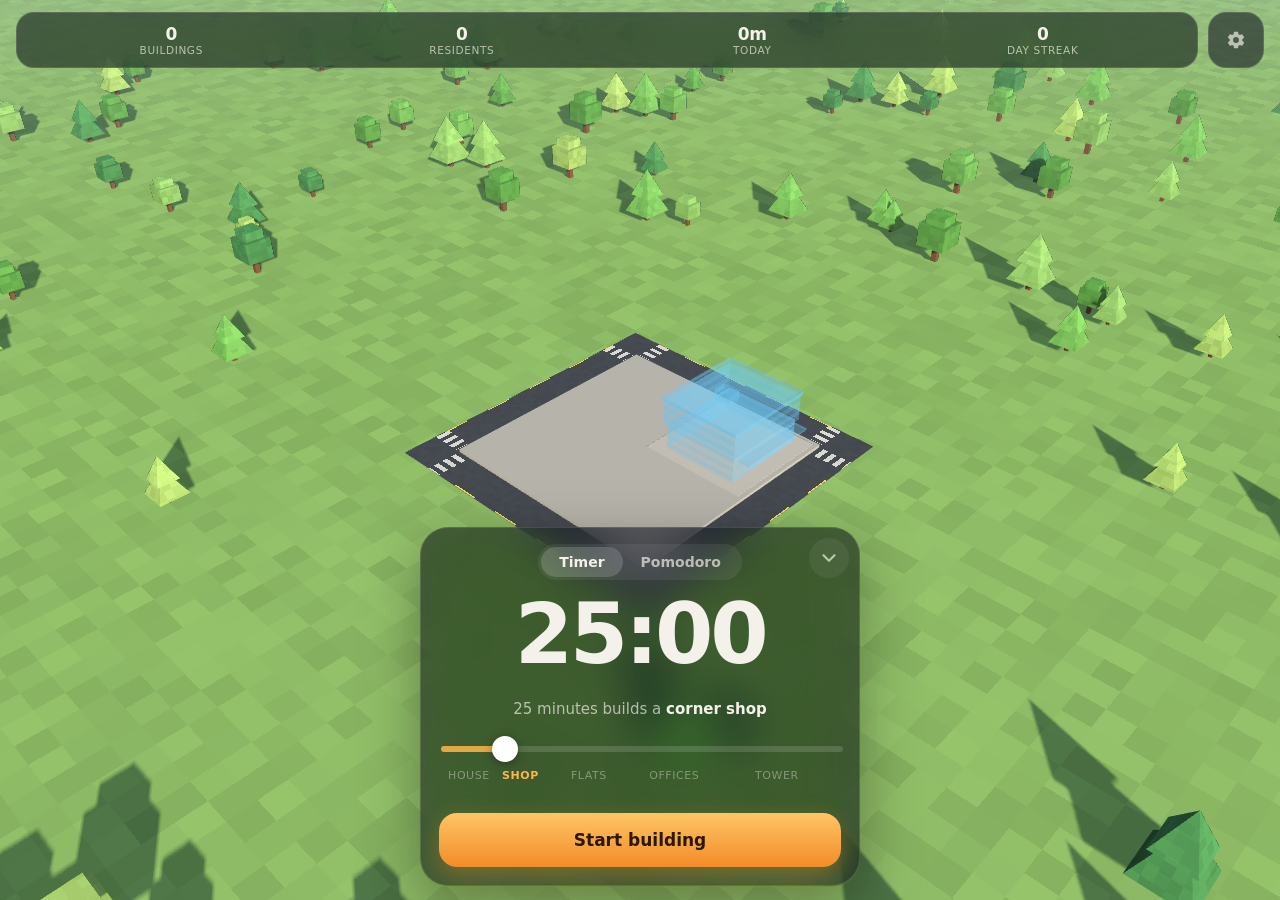
==== web/index.html @ f94bf0c1 "fix(web): measure how short iOS lays out an installed app Reaching past the layout by the status bar" ====
<!doctype html>
<html lang="en">
<head>
  <meta charset="utf-8">
  <meta name="viewport" content="width=device-width, initial-scale=1, viewport-fit=cover, user-scalable=no">
  <title>Ode City</title>
  <meta name="description" content="A focus timer that builds a city while you work.">
  <meta name="theme-color" content="#0f1424">
  <meta name="apple-mobile-web-app-capable" content="yes">
  <meta name="mobile-web-app-capable" content="yes">
  <meta name="apple-mobile-web-app-status-bar-style" content="black-translucent">
  <meta name="apple-mobile-web-app-title" content="Ode City">
  <link rel="manifest" href="manifest.webmanifest">
  <link rel="icon" href="icon.svg" type="image/svg+xml">
  <link rel="apple-touch-icon" href="apple-touch-icon.png">
  <link rel="stylesheet" href="style.css">
</head>
<body>
  <canvas id="scene" aria-label="Your city"></canvas>

  <header class="hud">
    <div class="stats" aria-live="polite">
      <div class="stat"><span class="value" id="stat-buildings">0</span><span class="label">buildings</span></div>
      <div class="stat"><span class="value" id="stat-population">0</span><span class="label">residents</span></div>
      <div class="stat"><span class="value" id="stat-today">0m</span><span class="label">today</span></div>
      <div class="stat"><span class="value" id="stat-streak">0</span><span class="label">day streak</span></div>
    </div>
    <button class="icon-button" id="open-settings" aria-label="Settings">
      <svg viewBox="0 0 24 24" width="20" height="20" aria-hidden="true"><path fill="currentColor" d="M12 15.5a3.5 3.5 0 1 1 0-7 3.5 3.5 0 0 1 0 7Zm7.43-2.53c.04-.32.07-.64.07-.97s-.03-.66-.07-1l2.11-1.63a.5.5 0 0 0 .12-.64l-2-3.46a.5.5 0 0 0-.61-.22l-2.49 1a7.3 7.3 0 0 0-1.69-.98l-.38-2.65A.49.49 0 0 0 14 2h-4a.49.49 0 0 0-.49.42l-.38 2.65c-.61.25-1.17.59-1.69.98l-2.49-1a.5.5 0 0 0-.61.22l-2 3.46a.49.49 0 0 0 .12.64L4.57 11c-.04.34-.07.67-.07 1s.03.65.07.97l-2.11 1.66a.49.49 0 0 0-.12.64l2 3.46c.12.22.39.3.61.22l2.49-1.01c.52.4 1.08.74 1.69.99l.38 2.65c.03.24.24.42.49.42h4c.25 0 .46-.18.49-.42l.38-2.65a7.3 7.3 0 0 0 1.69-.99l2.49 1.01c.22.08.49 0 .61-.22l2-3.46a.5.5 0 0 0-.12-.64l-2.11-1.66Z"/></svg>
    </button>
  </header>

  <main class="panel" id="panel">
    <button class="collapse" id="collapse" aria-label="Minimize the timer">
      <svg viewBox="0 0 24 24" width="22" height="22" aria-hidden="true"><path fill="none" stroke="currentColor" stroke-width="2.4" stroke-linecap="round" stroke-linejoin="round" d="m6 9 6 6 6-6"/></svg>
    </button>
    <div class="tabs" role="tablist">
      <button role="tab" class="tab" id="tab-timer" aria-selected="true">Timer</button>
      <button role="tab" class="tab" id="tab-pomodoro" aria-selected="false">Pomodoro</button>
    </div>

    <div class="clock" id="clock">25:00</div>
    <div class="progress" aria-hidden="true"><div class="bar" id="bar"></div></div>
    <p class="caption" id="caption">Builds a corner shop</p>

    <section class="controls" id="timer-controls">
      <input type="range" id="minutes" min="10" max="120" step="5" value="25" aria-label="Focus minutes">
      <div class="tiers" id="tiers" aria-hidden="true">
        <span style="--at: 4.5%">House</span>
        <span style="--at: 18.2%">Shop</span>
        <span style="--at: 36.4%">Flats</span>
        <span style="--at: 59.1%">Offices</span>
        <span style="--at: 86.4%">Tower</span>
      </div>
    </section>

    <section class="controls" id="pomodoro-controls" hidden>
      <div class="steppers">
        <div class="stepper" data-key="focus" data-min="5" data-max="120" data-step="5">
          <span class="label">Focus</span>
          <div class="row"><button aria-label="Less focus">−</button><span class="value">25</span><button aria-label="More focus">+</button></div>
        </div>
        <div class="stepper" data-key="short" data-min="1" data-max="30" data-step="1">
          <span class="label">Break</span>
          <div class="row"><button aria-label="Shorter break">−</button><span class="value">5</span><button aria-label="Longer break">+</button></div>
        </div>
        <div class="stepper" data-key="long" data-min="5" data-max="60" data-step="5">
          <span class="label">Long break</span>
          <div class="row"><button aria-label="Shorter long break">−</button><span class="value">15</span><button aria-label="Longer long break">+</button></div>
        </div>
        <div class="stepper" data-key="rounds" data-min="2" data-max="8" data-step="1">
          <span class="label">Rounds</span>
          <div class="row"><button aria-label="Fewer rounds">−</button><span class="value">4</span><button aria-label="More rounds">+</button></div>
        </div>
      </div>
    </section>

    <div class="rounds" id="rounds" aria-label="Pomodoro rounds" hidden></div>

    <div class="actions">
      <button class="primary" id="primary">Start building</button>
      <button class="secondary" id="secondary" hidden>Abandon</button>
    </div>
  </main>

  <!-- The timer, minimized: the clock and how far along, over the city. -->
  <button class="mini" id="mini" aria-label="Show the timer" aria-hidden="true" tabindex="-1">
    <svg class="ring" viewBox="0 0 36 36" aria-hidden="true">
      <circle cx="18" cy="18" r="15.5" class="track"/>
      <circle cx="18" cy="18" r="15.5" class="fill" id="mini-ring"/>
    </svg>
    <span class="mini-text">
      <span class="mini-clock" id="mini-clock">25:00</span>
      <span class="mini-label" id="mini-label">Ready to build</span>
    </span>
    <svg class="chevron" viewBox="0 0 24 24" width="18" height="18" aria-hidden="true"><path fill="none" stroke="currentColor" stroke-width="2.4" stroke-linecap="round" stroke-linejoin="round" d="m6 15 6-6 6 6"/></svg>
  </button>

  <aside class="inspect" id="inspect" aria-live="polite">
    <div class="inspect-head">
      <div>
        <h2 id="inspect-title"></h2>
        <p id="inspect-number"></p>
      </div>
      <button class="inspect-close" id="inspect-close" aria-label="Close">×</button>
    </div>
    <dl id="inspect-rows"></dl>
  </aside>

  <div class="toast" id="toast" role="status" aria-live="polite"></div>

  <dialog id="settings">
    <form method="dialog" class="sheet">
      <h2>Settings</h2>
      <label class="switch">
        <span>
          <strong>Strict mode</strong>
          <small>Leaving the app for more than 10 seconds during focus brings the construction down.</small>
        </span>
        <input type="checkbox" id="strict">
      </label>
      <label class="switch">
        <span><strong>Sound</strong><small>A chime when a session or break ends.</small></span>
        <input type="checkbox" id="sound">
      </label>
      <div class="field">
        <strong>Sky</strong>
        <div class="segmented" id="sky">
          <button type="button" data-sky="auto">Local time</button>
          <button type="button" data-sky="day">Day</button>
          <button type="button" data-sky="night">Night</button>
        </div>
      </div>
      <div class="field">
        <strong>Recent sessions</strong>
        <ol class="history" id="history"></ol>
      </div>
      <div class="sheet-actions">
        <button type="button" class="danger" id="new-city">Start a new city</button>
        <button class="primary">Done</button>
      </div>
      <a class="source" href="https://github.com/eduardodgdebem/ode-city" target="_blank" rel="noopener">
        <svg viewBox="0 0 16 16" aria-hidden="true"><path d="M8 0C3.58 0 0 3.58 0 8c0 3.54 2.29 6.53 5.47 7.59.4.07.55-.17.55-.38 0-.19-.01-.82-.01-1.49-2.01.37-2.53-.49-2.69-.94-.09-.23-.48-.94-.82-1.13-.28-.15-.68-.52-.01-.53.63-.01 1.08.58 1.23.82.72 1.21 1.87.87 2.33.66.07-.52.28-.87.51-1.07-1.78-.2-3.64-.89-3.64-3.95 0-.87.31-1.59.82-2.15-.08-.2-.36-1.02.08-2.12 0 0 .67-.21 2.2.82.64-.18 1.32-.27 2-.27.68 0 1.36.09 2 .27 1.53-1.04 2.2-.82 2.2-.82.44 1.1.16 1.92.08 2.12.51.56.82 1.27.82 2.15 0 3.07-1.87 3.75-3.65 3.95.29.25.54.73.54 1.48 0 1.07-.01 1.93-.01 2.2 0 .21.15.46.55.38A8.013 8.013 0 0016 8c0-4.42-3.58-8-8-8z"/></svg>
        Source on GitHub
      </a>
      <div class="about">
        <span id="version">Version —</span>
        <button type="button" id="update">Check for updates</button>
      </div>
      <p class="fine">Everything is stored on this device. Built with Ode, compiled to WebAssembly.</p>
      <p class="fine screen-info" id="screen-info"></p>
      <div class="safe-probe" id="safe-probe" aria-hidden="true"></div>
    </form>
  </dialog>

  <div class="loading" id="loading">Laying foundations…</div>

  <script type="module" src="app.js"></script>
</body>
</html>
---- web/style.css ----
:root {
  --ink: #f4f1ea;
  --ink-soft: rgba(244, 241, 234, 0.68);
  --ink-faint: rgba(244, 241, 234, 0.4);
  --glass: rgba(14, 18, 32, 0.58);
  --glass-strong: rgba(14, 18, 32, 0.82);
  --line: rgba(255, 255, 255, 0.12);
  --amber: #ffb547;
  --amber-deep: #f28c28;
  --ghost: #7fd8ff;
  --danger: #ff6b5e;
  --radius: 22px;
  --font: ui-rounded, "SF Pro Rounded", system-ui, -apple-system, "Segoe UI", sans-serif;
  color-scheme: dark;
}

* {
  box-sizing: border-box;
  -webkit-tap-highlight-color: transparent;
}

html,
body {
  margin: 0;
  height: 100%;
  overflow: hidden;
  background: #0f1424;
  color: var(--ink);
  font-family: var(--font);
  -webkit-font-smoothing: antialiased;
  overscroll-behavior: none;
  user-select: none;
  -webkit-user-select: none;
}

button {
  font: inherit;
  color: inherit;
  border: 0;
  background: none;
  cursor: pointer;
}

#scene {
  position: fixed;
  top: 0;
  left: 0;
  width: 100%;
  /* An app on the iOS home screen, under a translucent status bar, is laid
     out short of the screen's foot; reaching past it, by as much as
     app.js measures it short, covers what would be left bare. */
  height: calc(100% + var(--screen-gap, 0px));
  touch-action: none;
  display: block;
}

/* --- Heads-up stats ---------------------------------------------------- */

.hud {
  --hud-height: 56px;
  position: fixed;
  top: 0;
  left: 0;
  right: 0;
  display: flex;
  align-items: flex-start;
  gap: 10px;
  padding: calc(env(safe-area-inset-top) + 12px) 16px 0;
  pointer-events: none;
}

.stats {
  flex: 1;
  height: var(--hud-height);
  align-content: center;
  display: grid;
  grid-template-columns: repeat(4, minmax(0, 1fr));
  gap: 6px;
  padding: 10px 12px;
  border-radius: 18px;
  background: var(--glass);
  backdrop-filter: blur(18px) saturate(1.4);
  -webkit-backdrop-filter: blur(18px) saturate(1.4);
  border: 1px solid var(--line);
}

.stat {
  display: flex;
  flex-direction: column;
  align-items: center;
  min-width: 0;
}

.stat .value {
  font-size: 17px;
  font-weight: 700;
  font-variant-numeric: tabular-nums;
  letter-spacing: -0.01em;
}

.stat .label {
  font-size: 10.5px;
  color: var(--ink-soft);
  text-transform: uppercase;
  letter-spacing: 0.06em;
  white-space: nowrap;
}

.icon-button {
  pointer-events: auto;
  /* Square, and as tall as the stats beside it. */
  width: var(--hud-height);
  height: var(--hud-height);
  flex: none;
  display: grid;
  place-items: center;
  border-radius: 18px;
  background: var(--glass);
  backdrop-filter: blur(18px);
  -webkit-backdrop-filter: blur(18px);
  border: 1px solid var(--line);
  color: var(--ink-soft);
}

/* --- The timer panel ---------------------------------------------------- */

.panel {
  position: fixed;
  left: 50%;
  bottom: calc(env(safe-area-inset-bottom) + 14px);
  transform: translateX(-50%);
  width: min(440px, calc(100% - 24px));
  padding: 14px 18px 18px;
  border-radius: 28px;
  background: var(--glass);
  backdrop-filter: blur(22px) saturate(1.5);
  -webkit-backdrop-filter: blur(22px) saturate(1.5);
  border: 1px solid var(--line);
  box-shadow: 0 20px 60px rgba(0, 0, 0, 0.35);
  text-align: center;
  transition: transform 0.4s ease;
}

.tabs {
  display: inline-flex;
  margin-top: 2px;
  padding: 3px;
  border-radius: 999px;
  background: rgba(255, 255, 255, 0.07);
  margin-bottom: 4px;
}

.tab {
  padding: 7px 18px;
  border-radius: 999px;
  font-size: 14px;
  font-weight: 600;
  color: var(--ink-soft);
  transition: background 0.2s, color 0.2s;
}

.tab[aria-selected="true"] {
  background: rgba(255, 255, 255, 0.16);
  color: var(--ink);
}

.tab:disabled {
  opacity: 0.4;
}

.clock {
  font-size: clamp(64px, 20vw, 84px);
  font-weight: 700;
  font-variant-numeric: tabular-nums;
  letter-spacing: -0.04em;
  line-height: 1;
  margin: 8px 0 10px;
}

body.focus .clock {
  color: var(--amber);
  text-shadow: 0 0 30px rgba(255, 181, 71, 0.35);
}

body.break .clock {
  color: var(--ghost);
}

.progress {
  height: 4px;
  border-radius: 4px;
  background: rgba(255, 255, 255, 0.1);
  overflow: hidden;
  margin: 0 8px;
  opacity: 0;
  transition: opacity 0.3s;
}

body.focus .progress,
body.break .progress {
  opacity: 1;
}

.bar {
  height: 100%;
  width: 0;
  background: linear-gradient(90deg, var(--amber-deep), var(--amber));
  border-radius: inherit;
}

body.break .bar {
  background: linear-gradient(90deg, #4fb3e8, var(--ghost));
}

.caption {
  margin: 10px 0 12px;
  font-size: 15px;
  color: var(--ink-soft);
  min-height: 1.3em;
}

.caption strong {
  color: var(--ink);
  font-weight: 650;
}

.controls {
  margin: 0 0 14px;
}

body.focus .controls,
body.break .controls {
  display: none;
}

input[type="range"] {
  -webkit-appearance: none;
  appearance: none;
  width: 100%;
  height: 32px;
  background: transparent;
}

input[type="range"]::-webkit-slider-runnable-track {
  height: 6px;
  border-radius: 6px;
  background: linear-gradient(90deg, rgba(255, 181, 71, 0.85) var(--fill, 14%), rgba(255, 255, 255, 0.14) var(--fill, 14%));
}

input[type="range"]::-moz-range-track {
  height: 6px;
  border-radius: 6px;
  background: rgba(255, 255, 255, 0.14);
}

input[type="range"]::-moz-range-progress {
  height: 6px;
  border-radius: 6px;
  background: rgba(255, 181, 71, 0.85);
}

input[type="range"]::-webkit-slider-thumb {
  -webkit-appearance: none;
  width: 26px;
  height: 26px;
  margin-top: -10px;
  border-radius: 50%;
  background: #fff;
  box-shadow: 0 2px 10px rgba(0, 0, 0, 0.35);
}

input[type="range"]::-moz-range-thumb {
  width: 26px;
  height: 26px;
  border: 0;
  border-radius: 50%;
  background: #fff;
}

/* Each label sits over the minutes its tier takes, on the 10-120 slider. */
.tiers {
  position: relative;
  height: 16px;
  margin: 0 13px;
  font-size: 11px;
  color: var(--ink-faint);
  text-transform: uppercase;
  letter-spacing: 0.05em;
}

.tiers span {
  position: absolute;
  left: var(--at);
  transform: translateX(-50%);
  transition: color 0.2s;
}

.tiers span.on {
  color: var(--amber);
  font-weight: 700;
}

.steppers {
  display: grid;
  grid-template-columns: repeat(4, minmax(0, 1fr));
  gap: 8px;
}

.stepper {
  padding: 8px 4px;
  border-radius: 16px;
  background: rgba(255, 255, 255, 0.06);
}

.stepper .label {
  display: block;
  font-size: 10.5px;
  text-transform: uppercase;
  letter-spacing: 0.05em;
  color: var(--ink-soft);
  white-space: nowrap;
}

.stepper .row {
  display: flex;
  align-items: center;
  justify-content: space-between;
}

.stepper button {
  width: 28px;
  height: 32px;
  font-size: 20px;
  color: var(--ink-soft);
}

.stepper .value {
  font-size: 18px;
  font-weight: 700;
  font-variant-numeric: tabular-nums;
}

.rounds {
  display: flex;
  justify-content: center;
  gap: 8px;
  margin: 0 0 14px;
}

.rounds span {
  width: 10px;
  height: 10px;
  border-radius: 50%;
  background: rgba(255, 255, 255, 0.16);
}

.rounds span.done {
  background: var(--amber);
}

.rounds span.now {
  background: transparent;
  box-shadow: inset 0 0 0 2px var(--amber);
}

.actions {
  display: flex;
  gap: 10px;
}

.primary,
.secondary,
.danger {
  flex: 1;
  height: 54px;
  border-radius: 18px;
  font-size: 17px;
  font-weight: 700;
  transition: transform 0.12s, background 0.2s, opacity 0.2s;
}

.primary {
  background: linear-gradient(180deg, #ffc565, var(--amber-deep));
  color: #2a1800;
  box-shadow: 0 8px 24px rgba(242, 140, 40, 0.35);
}

.primary:active,
.secondary:active,
.danger:active {
  transform: scale(0.97);
}

.primary.quiet {
  background: rgba(255, 255, 255, 0.12);
  color: var(--ink);
  box-shadow: none;
}

.primary.warn {
  background: var(--danger);
  color: #2b0500;
  box-shadow: 0 8px 24px rgba(255, 107, 94, 0.35);
}

.primary:disabled {
  opacity: 0.4;
}

.secondary {
  flex: 0 0 auto;
  padding: 0 18px;
  background: rgba(255, 255, 255, 0.08);
  color: var(--ink-soft);
  font-weight: 600;
  font-size: 15px;
}

/* --- Minimized ---------------------------------------------------------- */

.collapse {
  position: absolute;
  top: 10px;
  right: 10px;
  width: 40px;
  height: 40px;
  display: grid;
  place-items: center;
  border-radius: 50%;
  color: var(--ink-soft);
  background: rgba(255, 255, 255, 0.06);
}

.panel {
  transition: transform 0.45s cubic-bezier(0.2, 0.8, 0.2, 1), opacity 0.3s;
}

body.compact .panel {
  transform: translate(-50%, calc(100% + 40px));
  opacity: 0;
  pointer-events: none;
}

.mini {
  position: fixed;
  left: 50%;
  bottom: calc(env(safe-area-inset-bottom) + 16px);
  display: flex;
  align-items: center;
  gap: 12px;
  padding: 8px 16px 8px 8px;
  border-radius: 999px;
  background: var(--glass);
  backdrop-filter: blur(22px) saturate(1.5);
  -webkit-backdrop-filter: blur(22px) saturate(1.5);
  border: 1px solid var(--line);
  box-shadow: 0 12px 40px rgba(0, 0, 0, 0.35);
  transform: translate(-50%, calc(100% + 40px));
  opacity: 0;
  pointer-events: none;
  transition: transform 0.45s cubic-bezier(0.2, 0.8, 0.2, 1), opacity 0.3s;
}

body.compact .mini {
  transform: translate(-50%, 0);
  opacity: 1;
  pointer-events: auto;
}

.mini .ring {
  width: 40px;
  height: 40px;
  transform: rotate(-90deg);
}

.mini .ring circle {
  fill: none;
  stroke-width: 3.5;
}

.mini .ring .track {
  stroke: rgba(255, 255, 255, 0.14);
}

.mini .ring .fill {
  stroke: var(--amber);
  stroke-linecap: round;
  stroke-dasharray: 97.4;
  stroke-dashoffset: 97.4;
  transition: stroke-dashoffset 0.25s linear;
}

body.break .mini .ring .fill {
  stroke: var(--ghost);
}

.mini-text {
  display: flex;
  flex-direction: column;
  align-items: flex-start;
  line-height: 1.15;
}

.mini-clock {
  font-size: 22px;
  font-weight: 700;
  font-variant-numeric: tabular-nums;
  letter-spacing: -0.02em;
}

body.focus .mini-clock {
  color: var(--amber);
}

body.break .mini-clock {
  color: var(--ghost);
}

.mini-label {
  font-size: 12.5px;
  color: var(--ink-soft);
  white-space: nowrap;
}

.mini .chevron {
  color: var(--ink-soft);
  margin-left: 4px;
}

/* --- Toast -------------------------------------------------------------- */

.toast {
  position: fixed;
  left: 50%;
  top: calc(env(safe-area-inset-top) + 90px);
  transform: translate(-50%, -12px);
  max-width: calc(100% - 32px);
  padding: 12px 18px;
  border-radius: 16px;
  background: var(--glass-strong);
  backdrop-filter: blur(18px);
  -webkit-backdrop-filter: blur(18px);
  border: 1px solid var(--line);
  font-size: 15px;
  text-align: center;
  opacity: 0;
  pointer-events: none;
  transition: opacity 0.3s, transform 0.3s;
}

.toast.show {
  opacity: 1;
  transform: translate(-50%, 0);
}

.toast strong {
  color: var(--amber);
}

/* --- A building, tapped ------------------------------------------------- */

.inspect {
  position: fixed;
  top: calc(env(safe-area-inset-top) + 76px);
  left: 16px;
  width: min(280px, calc(100% - 32px));
  padding: 14px 16px 12px;
  border-radius: 18px;
  background: var(--glass-strong);
  backdrop-filter: blur(18px) saturate(1.4);
  -webkit-backdrop-filter: blur(18px) saturate(1.4);
  border: 1px solid var(--line);
  box-shadow: 0 14px 40px rgba(0, 0, 0, 0.3);
  opacity: 0;
  transform: translateY(-8px);
  pointer-events: none;
  transition: opacity 0.25s, transform 0.25s;
}

.inspect.show {
  opacity: 1;
  transform: none;
  pointer-events: auto;
}

.inspect-head {
  display: flex;
  align-items: flex-start;
  justify-content: space-between;
  gap: 8px;
}

.inspect h2 {
  margin: 0;
  font-size: 18px;
  color: var(--amber);
}

.inspect-head p {
  margin: 2px 0 0;
  font-size: 12px;
  color: var(--ink-faint);
}

.inspect-close {
  width: 28px;
  height: 28px;
  flex: none;
  border-radius: 50%;
  border: 0;
  background: rgba(255, 255, 255, 0.08);
  color: var(--ink-soft);
  font-size: 18px;
  line-height: 1;
}

.inspect dl {
  display: grid;
  grid-template-columns: auto 1fr;
  gap: 6px 14px;
  margin: 12px 0 0;
  font-size: 14px;
}

.inspect dt {
  color: var(--ink-soft);
}

.inspect dd {
  margin: 0;
  text-align: right;
  font-variant-numeric: tabular-nums;
}

/* --- Settings ----------------------------------------------------------- */

dialog {
  padding: 0;
  border: 0;
  background: transparent;
  color: var(--ink);
  width: min(460px, calc(100% - 24px));
  max-height: calc(100% - env(safe-area-inset-top) - env(safe-area-inset-bottom) - 24px);
  margin: auto auto calc(env(safe-area-inset-bottom) + 12px);
}

dialog::backdrop {
  background: rgba(5, 8, 18, 0.5);
  backdrop-filter: blur(4px);
  -webkit-backdrop-filter: blur(4px);
}

.sheet {
  padding: 22px 20px 18px;
  border-radius: 28px;
  background: rgba(20, 24, 40, 0.94);
  border: 1px solid var(--line);
  max-height: calc(100dvh - env(safe-area-inset-top) - env(safe-area-inset-bottom) - 24px);
  overflow-y: auto;
  user-select: text;
}

.sheet h2 {
  margin: 0 0 14px;
  font-size: 22px;
}

.switch {
  display: flex;
  align-items: center;
  justify-content: space-between;
  gap: 16px;
  padding: 12px 0;
  border-bottom: 1px solid var(--line);
}

.switch small,
.fine {
  display: block;
  color: var(--ink-soft);
  font-size: 13px;
  margin-top: 2px;
  line-height: 1.35;
}

.switch input {
  -webkit-appearance: none;
  appearance: none;
  flex: none;
  width: 50px;
  height: 30px;
  border-radius: 30px;
  background: rgba(255, 255, 255, 0.18);
  position: relative;
  transition: background 0.2s;
}

.switch input::after {
  content: "";
  position: absolute;
  top: 3px;
  left: 3px;
  width: 24px;
  height: 24px;
  border-radius: 50%;
  background: #fff;
  transition: transform 0.2s;
}

.switch input:checked {
  background: var(--amber-deep);
}

.switch input:checked::after {
  transform: translateX(20px);
}

.field {
  padding: 12px 0;
  border-bottom: 1px solid var(--line);
}

.segmented {
  display: flex;
  margin-top: 8px;
  padding: 3px;
  border-radius: 12px;
  background: rgba(255, 255, 255, 0.07);
}

.segmented button {
  flex: 1;
  padding: 8px 0;
  border-radius: 9px;
  font-size: 14px;
  color: var(--ink-soft);
}

.segmented button.on {
  background: rgba(255, 255, 255, 0.16);
  color: var(--ink);
}

.history {
  list-style: none;
  margin: 8px 0 0;
  padding: 0;
  font-size: 14px;
  max-height: 180px;
  overflow-y: auto;
}

.history li {
  display: flex;
  justify-content: space-between;
  padding: 6px 0;
  color: var(--ink-soft);
}

.history li .what {
  color: var(--ink);
}

.history li.ruin .what {
  color: var(--danger);
}

.history .empty {
  color: var(--ink-faint);
}

.source {
  display: flex;
  align-items: center;
  justify-content: center;
  gap: 8px;
  margin-top: 12px;
  padding: 12px;
  border-radius: 14px;
  background: rgba(255, 255, 255, 0.06);
  color: var(--ink);
  font-size: 15px;
  font-weight: 600;
  text-decoration: none;
}

.source svg {
  width: 18px;
  height: 18px;
  fill: currentColor;
}

.about {
  display: flex;
  align-items: center;
  justify-content: space-between;
  gap: 12px;
  margin-top: 12px;
  padding: 6px 6px 6px 14px;
  border-radius: 14px;
  background: rgba(255, 255, 255, 0.06);
  font-size: 15px;
}

.about button {
  padding: 8px 14px;
  border-radius: 10px;
  background: rgba(255, 255, 255, 0.1);
  font-size: 14px;
  font-weight: 600;
}

.about button:disabled {
  opacity: 0.6;
}

.fine.screen-info {
  margin-top: 4px;
  font-size: 11px;
  color: var(--ink-faint);
}

/* Measures the safe area, for the line above. */
.safe-probe {
  position: fixed;
  visibility: hidden;
  padding-top: env(safe-area-inset-top);
  padding-bottom: env(safe-area-inset-bottom);
}

.sheet-actions {
  display: flex;
  gap: 10px;
  margin-top: 16px;
}

.danger {
  background: rgba(255, 107, 94, 0.14);
  color: var(--danger);
  font-size: 15px;
}

.fine {
  margin-top: 14px;
  text-align: center;
}

.loading {
  position: fixed;
  inset: 0;
  display: grid;
  place-items: center;
  background: #0f1424;
  color: var(--ink-soft);
  font-size: 16px;
  transition: opacity 0.6s;
}

.loading.gone {
  opacity: 0;
  pointer-events: none;
}

@media (max-height: 640px) {
  .clock {
    font-size: 56px;
    margin: 4px 0 6px;
  }
  .caption {
    margin: 6px 0 8px;
  }
}

@media (prefers-reduced-motion: reduce) {
  * {
    transition: none !important;
  }
}
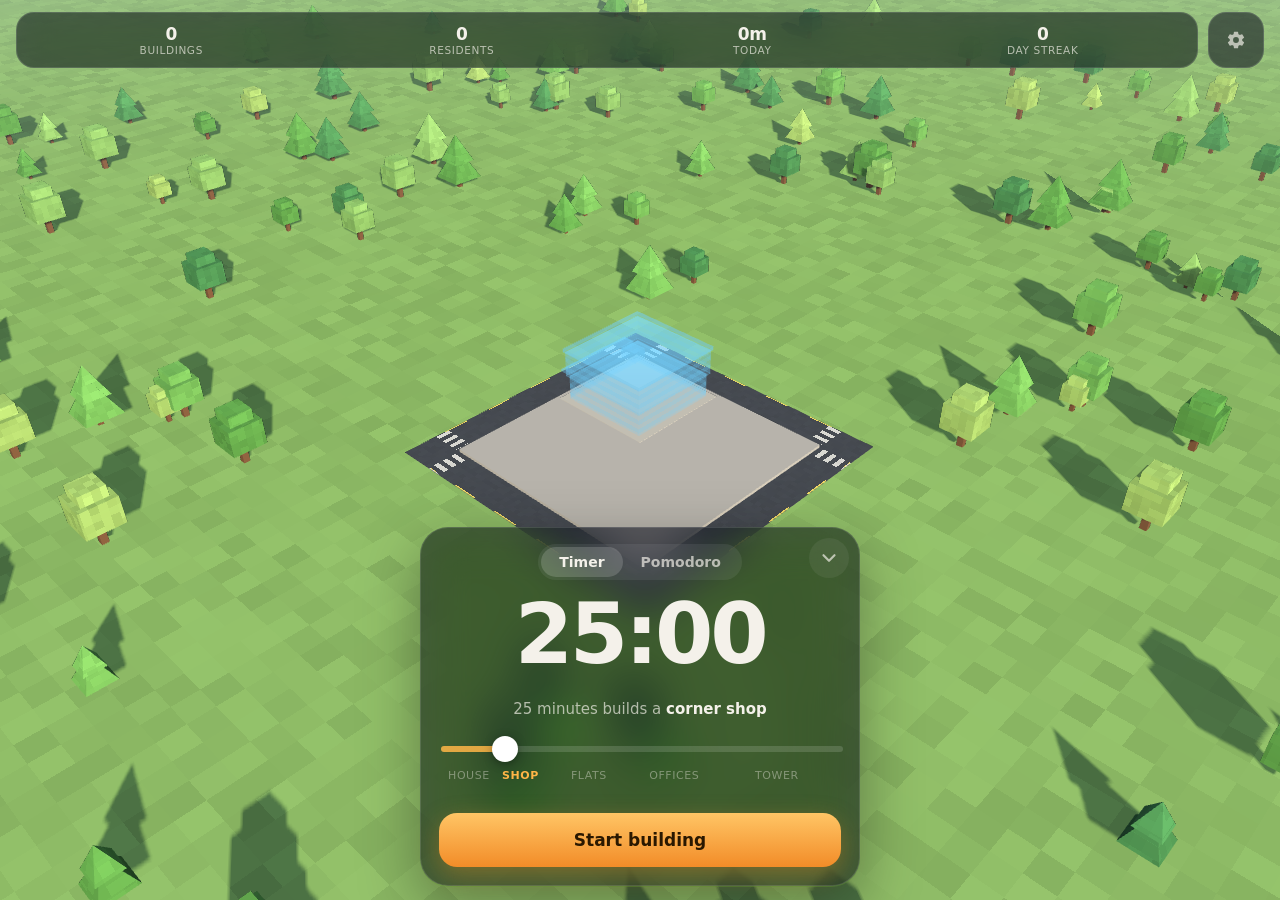
==== commit 387c9dff: "feat(web): show the version and add a manual update button Settings shows the version of the cache s" ====
--- a/web/index.html
+++ b/web/index.html
@@ -148,8 +148,6 @@
         <button type="button" id="update">Check for updates</button>
       </div>
       <p class="fine">Everything is stored on this device. Built with Ode, compiled to WebAssembly.</p>
-      <p class="fine screen-info" id="screen-info"></p>
-      <div class="safe-probe" id="safe-probe" aria-hidden="true"></div>
     </form>
   </dialog>
 
--- a/web/style.css
+++ b/web/style.css
@@ -47,9 +47,9 @@
   left: 0;
   width: 100%;
   /* An app on the iOS home screen, under a translucent status bar, is laid
-     out short of the screen's foot; reaching past it, by as much as
-     app.js measures it short, covers what would be left bare. */
-  height: calc(100% + var(--screen-gap, 0px));
+     out a status bar short of the screen's foot; reaching past it covers
+     what would be left bare. */
+  height: calc(100% + env(safe-area-inset-top));
   touch-action: none;
   display: block;
 }
@@ -814,20 +814,6 @@
   opacity: 0.6;
 }
 
-.fine.screen-info {
-  margin-top: 4px;
-  font-size: 11px;
-  color: var(--ink-faint);
-}
-
-/* Measures the safe area, for the line above. */
-.safe-probe {
-  position: fixed;
-  visibility: hidden;
-  padding-top: env(safe-area-inset-top);
-  padding-bottom: env(safe-area-inset-bottom);
-}
-
 .sheet-actions {
   display: flex;
   gap: 10px;
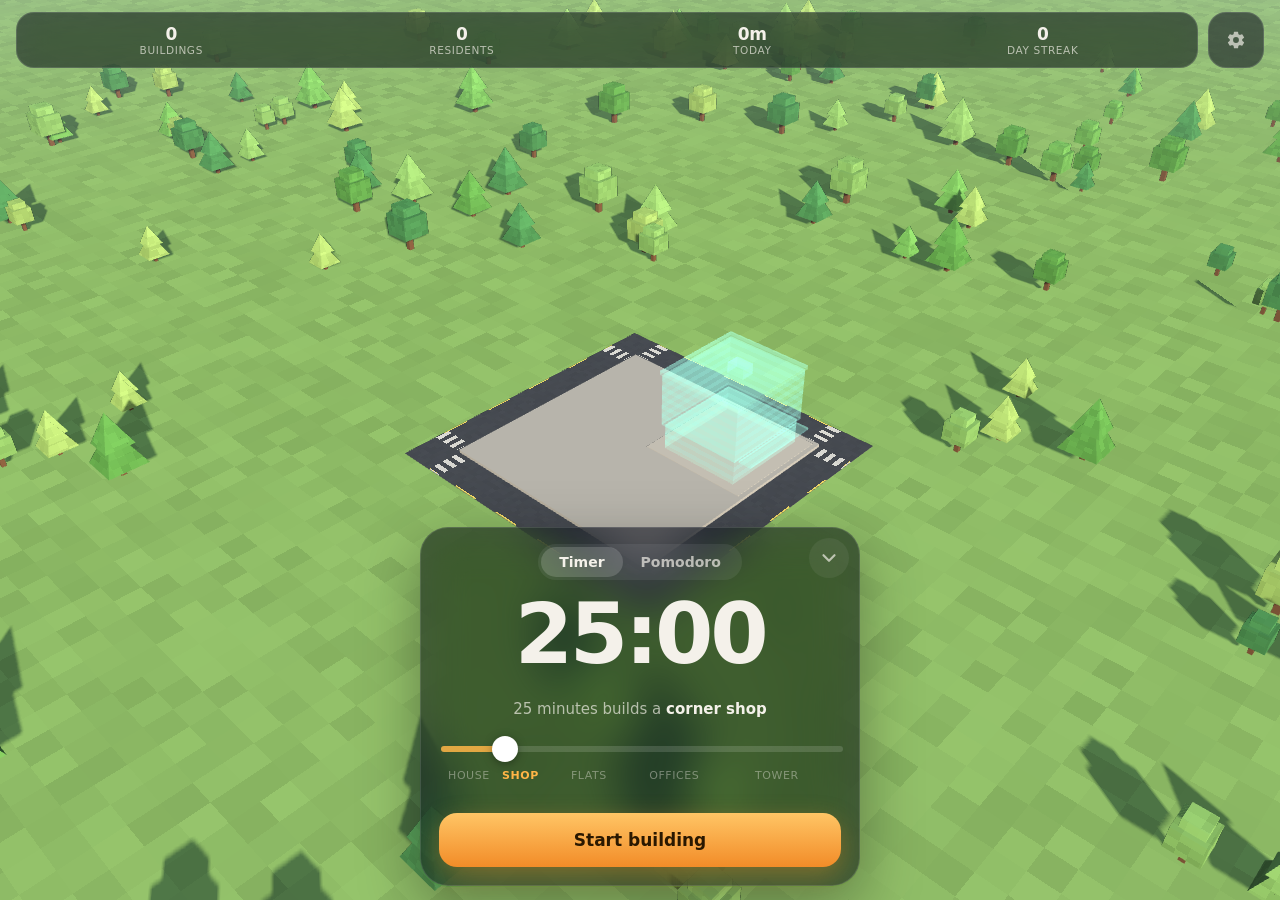
==== commit a221c2e2: "feat(web): add a close button to Settings The same round × the building card has, which now shares i" ====
--- a/web/index.html
+++ b/web/index.html
@@ -102,7 +102,7 @@
         <h2 id="inspect-title"></h2>
         <p id="inspect-number"></p>
       </div>
-      <button class="inspect-close" id="inspect-close" aria-label="Close">×</button>
+      <button class="close" id="inspect-close" aria-label="Close">×</button>
     </div>
     <dl id="inspect-rows"></dl>
   </aside>
@@ -111,7 +111,10 @@
 
   <dialog id="settings">
     <form method="dialog" class="sheet">
-      <h2>Settings</h2>
+      <div class="sheet-head">
+        <h2>Settings</h2>
+        <button class="close" value="close" aria-label="Close settings">×</button>
+      </div>
       <label class="switch">
         <span>
           <strong>Strict mode</strong>
@@ -148,6 +151,8 @@
         <button type="button" id="update">Check for updates</button>
       </div>
       <p class="fine">Everything is stored on this device. Built with Ode, compiled to WebAssembly.</p>
+      <p class="fine screen-info" id="screen-info"></p>
+      <div class="safe-probe" id="safe-probe" aria-hidden="true"></div>
     </form>
   </dialog>
 
--- a/web/style.css
+++ b/web/style.css
@@ -47,9 +47,9 @@
   left: 0;
   width: 100%;
   /* An app on the iOS home screen, under a translucent status bar, is laid
-     out a status bar short of the screen's foot; reaching past it covers
-     what would be left bare. */
-  height: calc(100% + env(safe-area-inset-top));
+     out short of the screen's foot; reaching past it, by as much as
+     app.js measures it short, covers what would be left bare. */
+  height: calc(100% + var(--screen-gap, 0px));
   touch-action: none;
   display: block;
 }
@@ -602,7 +602,7 @@
   color: var(--ink-faint);
 }
 
-.inspect-close {
+.close {
   width: 28px;
   height: 28px;
   flex: none;
@@ -660,8 +660,21 @@
   user-select: text;
 }
 
+.sheet-head {
+  display: flex;
+  align-items: center;
+  justify-content: space-between;
+  margin: 0 0 14px;
+}
+
+.sheet-head .close {
+  width: 32px;
+  height: 32px;
+  font-size: 20px;
+}
+
 .sheet h2 {
-  margin: 0 0 14px;
+  margin: 0;
   font-size: 22px;
 }
 
@@ -814,6 +827,20 @@
   opacity: 0.6;
 }
 
+.fine.screen-info {
+  margin-top: 4px;
+  font-size: 11px;
+  color: var(--ink-faint);
+}
+
+/* Measures the safe area, for the line above. */
+.safe-probe {
+  position: fixed;
+  visibility: hidden;
+  padding-top: env(safe-area-inset-top);
+  padding-bottom: env(safe-area-inset-bottom);
+}
+
 .sheet-actions {
   display: flex;
   gap: 10px;
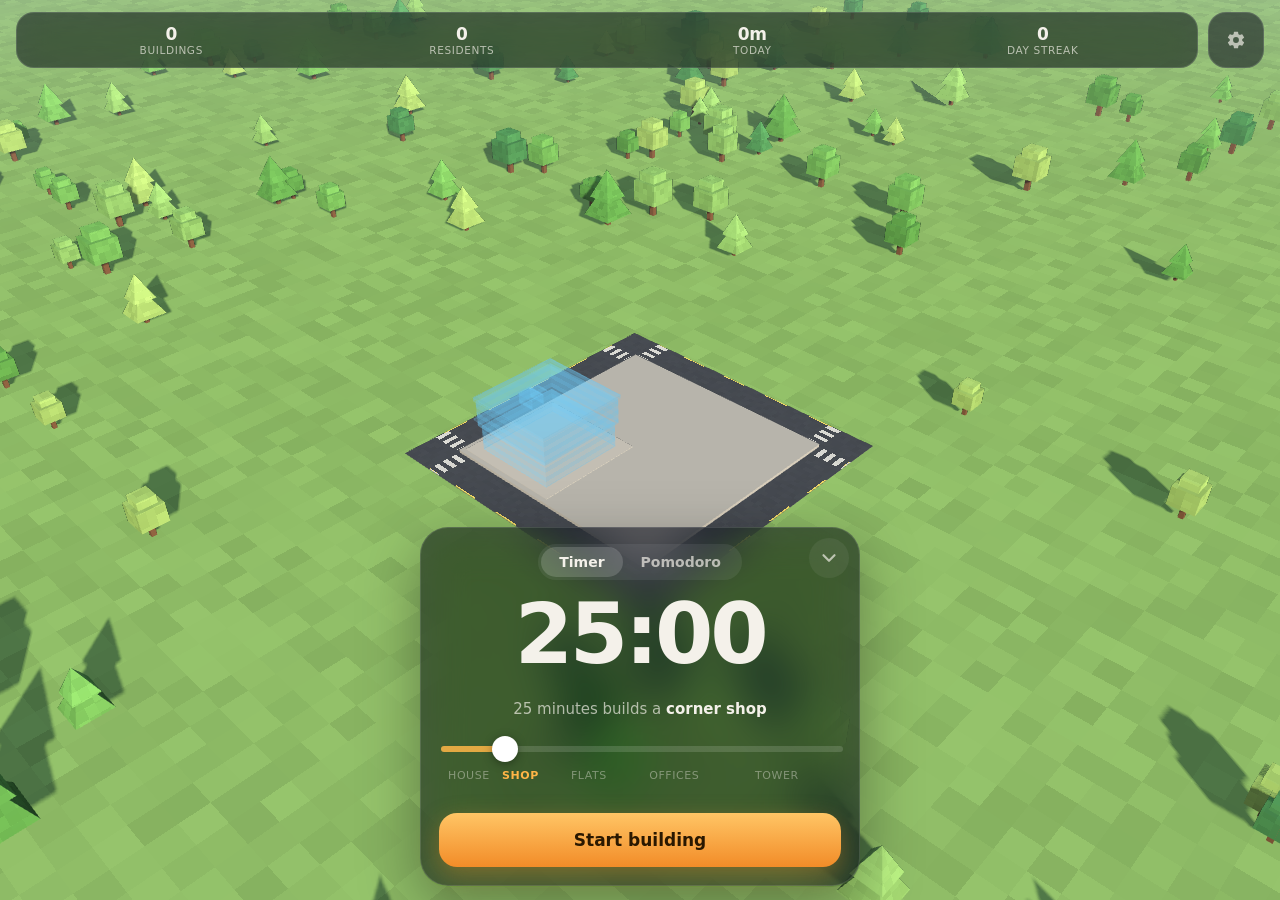
==== commit 9ddbd025: "feat(web): redesign Settings as a sheet that slides up and away Settings is a grouped sheet now: a c" ====
--- a/web/index.html
+++ b/web/index.html
@@ -109,47 +109,72 @@
 
   <div class="toast" id="toast" role="status" aria-live="polite"></div>
 
-  <dialog id="settings">
+  <dialog id="settings" aria-labelledby="settings-title">
     <form method="dialog" class="sheet">
-      <div class="sheet-head">
-        <h2>Settings</h2>
+      <div class="grabber" aria-hidden="true"></div>
+      <header class="sheet-head">
+        <h2 id="settings-title">Settings</h2>
         <button class="close" value="close" aria-label="Close settings">×</button>
+      </header>
+
+      <section class="city-card" aria-label="Your city">
+        <div><span class="value" id="total-focus">0h</span><span class="label">focused</span></div>
+        <div><span class="value" id="total-sessions">0</span><span class="label">sessions</span></div>
+        <div><span class="value" id="total-parks">0</span><span class="label">parks</span></div>
+        <div><span class="value" id="total-ruins">0</span><span class="label">ruins</span></div>
+      </section>
+
+      <h3 class="group-title">Focus</h3>
+      <div class="group">
+        <label class="row">
+          <span class="icon strict" aria-hidden="true">
+            <svg viewBox="0 0 24 24"><path d="M7 10V7a5 5 0 0110 0v3h1a2 2 0 012 2v8a2 2 0 01-2 2H6a2 2 0 01-2-2v-8a2 2 0 012-2h1zm2 0h6V7a3 3 0 00-6 0v3z"/></svg>
+          </span>
+          <span class="text">
+            <strong>Strict mode</strong>
+            <small>Leaving for 10 seconds during focus brings the construction down.</small>
+          </span>
+          <input type="checkbox" class="toggle" id="strict">
+        </label>
+        <label class="row">
+          <span class="icon sound" aria-hidden="true">
+            <svg viewBox="0 0 24 24"><path d="M12 22a2.5 2.5 0 002.45-2h-4.9A2.5 2.5 0 0012 22zm7-6V11a7 7 0 00-5.5-6.84V3.5a1.5 1.5 0 00-3 0v.66A7 7 0 005 11v5l-2 2v1h18v-1l-2-2z"/></svg>
+          </span>
+          <span class="text">
+            <strong>Sound</strong>
+            <small>A chime when a session or break ends.</small>
+          </span>
+          <input type="checkbox" class="toggle" id="sound">
+        </label>
       </div>
-      <label class="switch">
-        <span>
-          <strong>Strict mode</strong>
-          <small>Leaving the app for more than 10 seconds during focus brings the construction down.</small>
-        </span>
-        <input type="checkbox" id="strict">
-      </label>
-      <label class="switch">
-        <span><strong>Sound</strong><small>A chime when a session or break ends.</small></span>
-        <input type="checkbox" id="sound">
-      </label>
-      <div class="field">
-        <strong>Sky</strong>
-        <div class="segmented" id="sky">
-          <button type="button" data-sky="auto">Local time</button>
-          <button type="button" data-sky="day">Day</button>
-          <button type="button" data-sky="night">Night</button>
+
+      <h3 class="group-title">Sky</h3>
+      <div class="segmented" id="sky" role="radiogroup" aria-label="Sky">
+        <button type="button" data-sky="auto">Live</button>
+        <button type="button" data-sky="dawn">Dawn</button>
+        <button type="button" data-sky="day">Day</button>
+        <button type="button" data-sky="dusk">Dusk</button>
+        <button type="button" data-sky="night">Night</button>
+      </div>
+      <p class="group-note" id="sky-note"></p>
+
+      <h3 class="group-title">Recent</h3>
+      <ol class="group history" id="history"></ol>
+
+      <h3 class="group-title">About</h3>
+      <div class="group">
+        <div class="row">
+          <span class="text"><strong id="version">Version —</strong></span>
+          <button type="button" class="pill" id="update">Check for updates</button>
         </div>
+        <a class="row link" href="https://github.com/eduardodgdebem/ode-city" target="_blank" rel="noopener">
+          <span class="icon github" aria-hidden="true"><svg viewBox="0 0 16 16"><path d="M8 0C3.58 0 0 3.58 0 8c0 3.54 2.29 6.53 5.47 7.59.4.07.55-.17.55-.38 0-.19-.01-.82-.01-1.49-2.01.37-2.53-.49-2.69-.94-.09-.23-.48-.94-.82-1.13-.28-.15-.68-.52-.01-.53.63-.01 1.08.58 1.23.82.72 1.21 1.87.87 2.33.66.07-.52.28-.87.51-1.07-1.78-.2-3.64-.89-3.64-3.95 0-.87.31-1.59.82-2.15-.08-.2-.36-1.02.08-2.12 0 0 .67-.21 2.2.82.64-.18 1.32-.27 2-.27.68 0 1.36.09 2 .27 1.53-1.04 2.2-.82 2.2-.82.44 1.1.16 1.92.08 2.12.51.56.82 1.27.82 2.15 0 3.07-1.87 3.75-3.65 3.95.29.25.54.73.54 1.48 0 1.07-.01 1.93-.01 2.2 0 .21.15.46.55.38A8.013 8.013 0 0016 8c0-4.42-3.58-8-8-8z"/></svg></span>
+          <span class="text"><strong>Source on GitHub</strong></span>
+          <span class="chevron" aria-hidden="true">›</span>
+        </a>
       </div>
-      <div class="field">
-        <strong>Recent sessions</strong>
-        <ol class="history" id="history"></ol>
-      </div>
-      <div class="sheet-actions">
-        <button type="button" class="danger" id="new-city">Start a new city</button>
-        <button class="primary">Done</button>
-      </div>
-      <a class="source" href="https://github.com/eduardodgdebem/ode-city" target="_blank" rel="noopener">
-        <svg viewBox="0 0 16 16" aria-hidden="true"><path d="M8 0C3.58 0 0 3.58 0 8c0 3.54 2.29 6.53 5.47 7.59.4.07.55-.17.55-.38 0-.19-.01-.82-.01-1.49-2.01.37-2.53-.49-2.69-.94-.09-.23-.48-.94-.82-1.13-.28-.15-.68-.52-.01-.53.63-.01 1.08.58 1.23.82.72 1.21 1.87.87 2.33.66.07-.52.28-.87.51-1.07-1.78-.2-3.64-.89-3.64-3.95 0-.87.31-1.59.82-2.15-.08-.2-.36-1.02.08-2.12 0 0 .67-.21 2.2.82.64-.18 1.32-.27 2-.27.68 0 1.36.09 2 .27 1.53-1.04 2.2-.82 2.2-.82.44 1.1.16 1.92.08 2.12.51.56.82 1.27.82 2.15 0 3.07-1.87 3.75-3.65 3.95.29.25.54.73.54 1.48 0 1.07-.01 1.93-.01 2.2 0 .21.15.46.55.38A8.013 8.013 0 0016 8c0-4.42-3.58-8-8-8z"/></svg>
-        Source on GitHub
-      </a>
-      <div class="about">
-        <span id="version">Version —</span>
-        <button type="button" id="update">Check for updates</button>
-      </div>
+
+      <button type="button" class="new-city" id="new-city">Start a new city</button>
       <p class="fine">Everything is stored on this device. Built with Ode, compiled to WebAssembly.</p>
       <p class="fine screen-info" id="screen-info"></p>
       <div class="safe-probe" id="safe-probe" aria-hidden="true"></div>
--- a/web/style.css
+++ b/web/style.css
@@ -33,6 +33,17 @@
   -webkit-user-select: none;
 }
 
+/* iOS 26 lays out an app on the home screen, under a translucent status
+   bar, a status bar short of the screen while the page is no taller than
+   that, and draws nothing fixed below it (WebKit bug 301108). A page at
+   least the screen's height gets the whole screen. min() keeps it from
+   scrolling where the status bar is opaque and the inset is 0. */
+@media (display-mode: standalone) {
+  html {
+    min-height: min(100lvh, calc(100% + env(safe-area-inset-top)));
+  }
+}
+
 button {
   font: inherit;
   color: inherit;
@@ -46,10 +57,7 @@
   top: 0;
   left: 0;
   width: 100%;
-  /* An app on the iOS home screen, under a translucent status bar, is laid
-     out short of the screen's foot; reaching past it, by as much as
-     app.js measures it short, covers what would be left bare. */
-  height: calc(100% + var(--screen-gap, 0px));
+  height: 100%;
   touch-action: none;
   display: block;
 }
@@ -369,8 +377,7 @@
 }
 
 .primary,
-.secondary,
-.danger {
+.secondary {
   flex: 1;
   height: 54px;
   border-radius: 18px;
@@ -386,8 +393,7 @@
 }
 
 .primary:active,
-.secondary:active,
-.danger:active {
+.secondary:active {
   transform: scale(0.97);
 }
 
@@ -632,39 +638,99 @@
   font-variant-numeric: tabular-nums;
 }
 
-/* --- Settings ----------------------------------------------------------- */
+/* --- Settings: a sheet that slides up as the timer panel does ---------- */
 
 dialog {
   padding: 0;
   border: 0;
   background: transparent;
   color: var(--ink);
-  width: min(460px, calc(100% - 24px));
+  width: min(460px, calc(100% - 16px));
+  max-width: none;
   max-height: calc(100% - env(safe-area-inset-top) - env(safe-area-inset-bottom) - 24px);
-  margin: auto auto calc(env(safe-area-inset-bottom) + 12px);
+  margin: auto auto calc(env(safe-area-inset-bottom) + 8px);
+  overflow: visible;
+}
+
+dialog[open] {
+  animation: sheet-in 0.42s cubic-bezier(0.2, 0.9, 0.25, 1);
+}
+
+/* Closing, the sheet slides down by app.js's hand; this keeps it from
+   starting over at the opening's slide. */
+dialog.closing {
+  animation: none;
 }
 
 dialog::backdrop {
-  background: rgba(5, 8, 18, 0.5);
-  backdrop-filter: blur(4px);
-  -webkit-backdrop-filter: blur(4px);
+  background: rgba(5, 8, 18, 0.45);
+  backdrop-filter: blur(6px);
+  -webkit-backdrop-filter: blur(6px);
+}
+
+dialog[open]::backdrop {
+  animation: fade-in 0.42s ease;
+}
+
+dialog.closing::backdrop {
+  animation: fade-out 0.34s ease forwards;
+}
+
+@keyframes sheet-in {
+  from { transform: translateY(calc(100% + 40px)); }
+  to { transform: none; }
+}
+
+@keyframes fade-in {
+  from { opacity: 0; }
+}
+
+@keyframes fade-out {
+  to { opacity: 0; }
+}
+
+@media (prefers-reduced-motion: reduce) {
+  dialog[open],
+  dialog[open]::backdrop,
+  dialog.closing::backdrop {
+    animation-duration: 0.01s;
+  }
 }
 
 .sheet {
-  padding: 22px 20px 18px;
-  border-radius: 28px;
-  background: rgba(20, 24, 40, 0.94);
+  position: relative;
+  padding: 8px 16px 16px;
+  border-radius: 30px;
+  background: rgba(18, 22, 38, 0.86);
+  backdrop-filter: blur(28px) saturate(1.5);
+  -webkit-backdrop-filter: blur(28px) saturate(1.5);
   border: 1px solid var(--line);
+  box-shadow: 0 -10px 60px rgba(0, 0, 0, 0.35);
   max-height: calc(100dvh - env(safe-area-inset-top) - env(safe-area-inset-bottom) - 24px);
   overflow-y: auto;
+  overscroll-behavior: contain;
   user-select: text;
+}
+
+.grabber {
+  width: 38px;
+  height: 5px;
+  margin: 0 auto 8px;
+  border-radius: 3px;
+  background: rgba(255, 255, 255, 0.22);
 }
 
 .sheet-head {
   display: flex;
   align-items: center;
   justify-content: space-between;
-  margin: 0 0 14px;
+  margin: 0 4px 14px;
+}
+
+.sheet h2 {
+  margin: 0;
+  font-size: 24px;
+  letter-spacing: -0.01em;
 }
 
 .sheet-head .close {
@@ -673,108 +739,235 @@
   font-size: 20px;
 }
 
-.sheet h2 {
+/* What the city has come to, in four numbers. */
+.city-card {
+  display: grid;
+  grid-template-columns: repeat(4, minmax(0, 1fr));
+  padding: 14px 6px;
+  border-radius: 20px;
+  background:
+    radial-gradient(120% 140% at 0% 0%, rgba(255, 181, 71, 0.22), transparent 60%),
+    rgba(255, 255, 255, 0.06);
+  border: 1px solid rgba(255, 181, 71, 0.18);
+  text-align: center;
+}
+
+.city-card div {
+  display: flex;
+  flex-direction: column;
+  min-width: 0;
+}
+
+.city-card .value {
+  font-size: 20px;
+  font-weight: 700;
+  font-variant-numeric: tabular-nums;
+}
+
+.city-card .label {
+  margin-top: 2px;
+  font-size: 11px;
+  color: var(--ink-soft);
+  text-transform: uppercase;
+  letter-spacing: 0.06em;
+}
+
+.group-title {
+  margin: 20px 6px 8px;
+  font-size: 12px;
+  font-weight: 600;
+  color: var(--ink-faint);
+  text-transform: uppercase;
+  letter-spacing: 0.08em;
+}
+
+.group {
   margin: 0;
+  padding: 0;
+  border-radius: 18px;
+  background: rgba(255, 255, 255, 0.06);
+  overflow: hidden;
+}
+
+.group-note {
+  margin: 8px 6px 0;
+  font-size: 12.5px;
+  color: var(--ink-soft);
+}
+
+.row {
+  display: flex;
+  align-items: center;
+  gap: 12px;
+  min-height: 52px;
+  padding: 10px 14px;
+  color: var(--ink);
+  text-decoration: none;
+}
+
+.row + .row {
+  border-top: 1px solid var(--line);
+}
+
+.row .text {
+  flex: 1;
+  min-width: 0;
+  display: flex;
+  flex-direction: column;
+}
+
+.row strong {
+  font-size: 15.5px;
+  font-weight: 600;
+}
+
+.row small {
+  margin-top: 2px;
+  font-size: 12.5px;
+  line-height: 1.35;
+  color: var(--ink-soft);
+}
+
+.icon {
+  flex: none;
+  width: 30px;
+  height: 30px;
+  display: grid;
+  place-items: center;
+  border-radius: 9px;
+  color: #fff;
+}
+
+.icon svg {
+  width: 17px;
+  height: 17px;
+  fill: currentColor;
+}
+
+.icon.strict {
+  background: linear-gradient(180deg, #ff8a5c, #e8553a);
+}
+
+.icon.sound {
+  background: linear-gradient(180deg, #ffc565, var(--amber-deep));
+}
+
+.icon.github {
+  background: #2b3140;
+}
+
+.chevron {
   font-size: 22px;
-}
-
-.switch {
-  display: flex;
-  align-items: center;
-  justify-content: space-between;
-  gap: 16px;
-  padding: 12px 0;
-  border-bottom: 1px solid var(--line);
-}
-
-.switch small,
-.fine {
-  display: block;
-  color: var(--ink-soft);
-  font-size: 13px;
-  margin-top: 2px;
-  line-height: 1.35;
-}
-
-.switch input {
+  color: var(--ink-faint);
+}
+
+.toggle {
   -webkit-appearance: none;
   appearance: none;
   flex: none;
-  width: 50px;
-  height: 30px;
-  border-radius: 30px;
-  background: rgba(255, 255, 255, 0.18);
+  width: 51px;
+  height: 31px;
+  margin: 0;
+  border-radius: 31px;
+  background: rgba(255, 255, 255, 0.16);
   position: relative;
   transition: background 0.2s;
 }
 
-.switch input::after {
+.toggle::after {
   content: "";
   position: absolute;
-  top: 3px;
-  left: 3px;
-  width: 24px;
-  height: 24px;
+  top: 2px;
+  left: 2px;
+  width: 27px;
+  height: 27px;
   border-radius: 50%;
   background: #fff;
-  transition: transform 0.2s;
-}
-
-.switch input:checked {
+  box-shadow: 0 2px 6px rgba(0, 0, 0, 0.3);
+  transition: transform 0.25s cubic-bezier(0.3, 1.3, 0.5, 1);
+}
+
+.toggle:checked {
   background: var(--amber-deep);
 }
 
-.switch input:checked::after {
+.toggle:checked::after {
   transform: translateX(20px);
 }
 
-.field {
-  padding: 12px 0;
-  border-bottom: 1px solid var(--line);
-}
-
 .segmented {
   display: flex;
-  margin-top: 8px;
   padding: 3px;
-  border-radius: 12px;
-  background: rgba(255, 255, 255, 0.07);
+  border-radius: 14px;
+  background: rgba(255, 255, 255, 0.06);
 }
 
 .segmented button {
   flex: 1;
-  padding: 8px 0;
-  border-radius: 9px;
+  min-width: 0;
+  padding: 9px 0;
+  border-radius: 11px;
   font-size: 14px;
   color: var(--ink-soft);
+  transition: background 0.2s, color 0.2s;
 }
 
 .segmented button.on {
   background: rgba(255, 255, 255, 0.16);
   color: var(--ink);
+  font-weight: 600;
 }
 
 .history {
   list-style: none;
-  margin: 8px 0 0;
-  padding: 0;
+  max-height: 210px;
+  overflow-y: auto;
+}
+
+.history li {
+  display: flex;
+  align-items: center;
+  gap: 10px;
+  padding: 10px 14px;
   font-size: 14px;
-  max-height: 180px;
-  overflow-y: auto;
-}
-
-.history li {
-  display: flex;
-  justify-content: space-between;
-  padding: 6px 0;
-  color: var(--ink-soft);
-}
-
-.history li .what {
-  color: var(--ink);
-}
-
-.history li.ruin .what {
+}
+
+.history li + li {
+  border-top: 1px solid var(--line);
+}
+
+.history .dot {
+  flex: none;
+  width: 10px;
+  height: 10px;
+  border-radius: 50%;
+  background: var(--amber);
+}
+
+.history .what {
+  flex: 1;
+  min-width: 0;
+}
+
+.history .minutes {
+  color: var(--ink-soft);
+}
+
+.history .when {
+  color: var(--ink-faint);
+  font-size: 13px;
+  font-variant-numeric: tabular-nums;
+}
+
+.history .park .dot {
+  background: #6fcf7a;
+}
+
+.history .ruin .dot {
+  background: var(--danger);
+}
+
+.history .ruin .what {
   color: var(--danger);
 }
 
@@ -782,55 +975,48 @@
   color: var(--ink-faint);
 }
 
-.source {
-  display: flex;
-  align-items: center;
-  justify-content: center;
-  gap: 8px;
-  margin-top: 12px;
-  padding: 12px;
-  border-radius: 14px;
-  background: rgba(255, 255, 255, 0.06);
-  color: var(--ink);
-  font-size: 15px;
+.pill {
+  flex: none;
+  padding: 8px 14px;
+  border-radius: 999px;
+  background: rgba(255, 255, 255, 0.1);
+  font-size: 13.5px;
   font-weight: 600;
-  text-decoration: none;
-}
-
-.source svg {
-  width: 18px;
-  height: 18px;
-  fill: currentColor;
-}
-
-.about {
-  display: flex;
-  align-items: center;
-  justify-content: space-between;
-  gap: 12px;
-  margin-top: 12px;
-  padding: 6px 6px 6px 14px;
-  border-radius: 14px;
-  background: rgba(255, 255, 255, 0.06);
-  font-size: 15px;
-}
-
-.about button {
-  padding: 8px 14px;
-  border-radius: 10px;
-  background: rgba(255, 255, 255, 0.1);
-  font-size: 14px;
+}
+
+.pill:disabled {
+  opacity: 0.6;
+}
+
+.new-city {
+  display: block;
+  width: 100%;
+  margin-top: 20px;
+  padding: 15px;
+  border-radius: 18px;
+  background: rgba(255, 107, 94, 0.12);
+  color: var(--danger);
+  font-size: 15.5px;
   font-weight: 600;
 }
 
-.about button:disabled {
-  opacity: 0.6;
+.new-city:active,
+.row.link:active {
+  opacity: 0.7;
+}
+
+.fine {
+  margin: 14px 8px 0;
+  text-align: center;
+  font-size: 12.5px;
+  line-height: 1.4;
+  color: var(--ink-faint);
 }
 
 .fine.screen-info {
   margin-top: 4px;
   font-size: 11px;
-  color: var(--ink-faint);
+  opacity: 0.7;
 }
 
 /* Measures the safe area, for the line above. */
@@ -839,23 +1025,6 @@
   visibility: hidden;
   padding-top: env(safe-area-inset-top);
   padding-bottom: env(safe-area-inset-bottom);
-}
-
-.sheet-actions {
-  display: flex;
-  gap: 10px;
-  margin-top: 16px;
-}
-
-.danger {
-  background: rgba(255, 107, 94, 0.14);
-  color: var(--danger);
-  font-size: 15px;
-}
-
-.fine {
-  margin-top: 14px;
-  text-align: center;
 }
 
 .loading {
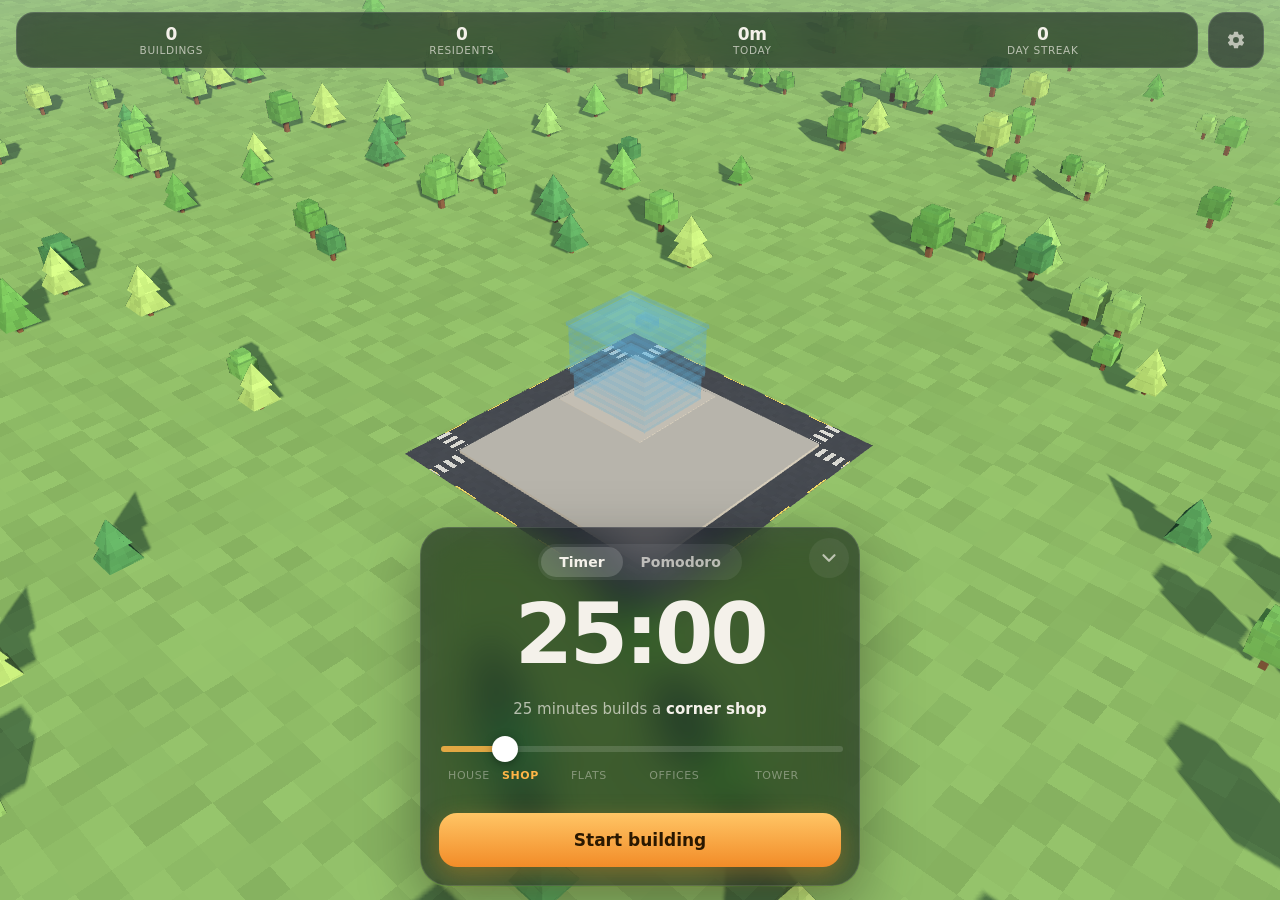
==== commit b3ce9258: "feat(web): type any pomodoro length into steppers that fit Each stepper's number is a field now: tap" ====
--- a/web/index.html
+++ b/web/index.html
@@ -56,21 +56,25 @@
 
     <section class="controls" id="pomodoro-controls" hidden>
       <div class="steppers">
-        <div class="stepper" data-key="focus" data-min="5" data-max="120" data-step="5">
-          <span class="label">Focus</span>
-          <div class="row"><button aria-label="Less focus">−</button><span class="value">25</span><button aria-label="More focus">+</button></div>
+        <div class="stepper" data-key="focus" data-min="1" data-max="180" data-step="5">
+          <label class="label" for="step-focus">Focus</label>
+          <input class="value" id="step-focus" type="number" inputmode="numeric" min="1" max="180" step="1" enterkeyhint="done">
+          <div class="buttons"><button type="button" aria-label="Less focus">−</button><button type="button" aria-label="More focus">+</button></div>
         </div>
-        <div class="stepper" data-key="short" data-min="1" data-max="30" data-step="1">
-          <span class="label">Break</span>
-          <div class="row"><button aria-label="Shorter break">−</button><span class="value">5</span><button aria-label="Longer break">+</button></div>
+        <div class="stepper" data-key="short" data-min="1" data-max="60" data-step="1">
+          <label class="label" for="step-short">Break</label>
+          <input class="value" id="step-short" type="number" inputmode="numeric" min="1" max="60" step="1" enterkeyhint="done">
+          <div class="buttons"><button type="button" aria-label="Shorter break">−</button><button type="button" aria-label="Longer break">+</button></div>
         </div>
-        <div class="stepper" data-key="long" data-min="5" data-max="60" data-step="5">
-          <span class="label">Long break</span>
-          <div class="row"><button aria-label="Shorter long break">−</button><span class="value">15</span><button aria-label="Longer long break">+</button></div>
+        <div class="stepper" data-key="long" data-min="1" data-max="90" data-step="5">
+          <label class="label" for="step-long">Long break</label>
+          <input class="value" id="step-long" type="number" inputmode="numeric" min="1" max="90" step="1" enterkeyhint="done">
+          <div class="buttons"><button type="button" aria-label="Shorter long break">−</button><button type="button" aria-label="Longer long break">+</button></div>
         </div>
-        <div class="stepper" data-key="rounds" data-min="2" data-max="8" data-step="1">
-          <span class="label">Rounds</span>
-          <div class="row"><button aria-label="Fewer rounds">−</button><span class="value">4</span><button aria-label="More rounds">+</button></div>
+        <div class="stepper" data-key="rounds" data-min="2" data-max="12" data-step="1">
+          <label class="label" for="step-rounds">Rounds</label>
+          <input class="value" id="step-rounds" type="number" inputmode="numeric" min="2" max="12" step="1" enterkeyhint="done">
+          <div class="buttons"><button type="button" aria-label="Fewer rounds">−</button><button type="button" aria-label="More rounds">+</button></div>
         </div>
       </div>
     </section>
--- a/web/style.css
+++ b/web/style.css
@@ -315,37 +315,79 @@
 }
 
 .stepper {
-  padding: 8px 4px;
+  display: flex;
+  flex-direction: column;
+  align-items: center;
+  gap: 4px;
+  min-width: 0;
+  padding: 9px 6px 6px;
   border-radius: 16px;
   background: rgba(255, 255, 255, 0.06);
 }
 
 .stepper .label {
-  display: block;
-  font-size: 10.5px;
+  max-width: 100%;
+  overflow: hidden;
+  text-overflow: ellipsis;
+  font-size: 10px;
   text-transform: uppercase;
   letter-spacing: 0.05em;
   color: var(--ink-soft);
   white-space: nowrap;
 }
 
-.stepper .row {
-  display: flex;
-  align-items: center;
-  justify-content: space-between;
-}
-
-.stepper button {
-  width: 28px;
-  height: 32px;
-  font-size: 20px;
-  color: var(--ink-soft);
-}
-
+/* The number is a field: tapped, it takes any value typed. */
 .stepper .value {
-  font-size: 18px;
+  width: 100%;
+  padding: 1px 0;
+  border: 0;
+  border-radius: 9px;
+  background: transparent;
+  color: var(--ink);
+  font: inherit;
+  font-size: 22px;
   font-weight: 700;
   font-variant-numeric: tabular-nums;
+  text-align: center;
+  -moz-appearance: textfield;
+  appearance: textfield;
+  -webkit-user-select: text;
+  user-select: text;
+  transition: background 0.15s, box-shadow 0.15s;
+}
+
+.stepper .value::-webkit-inner-spin-button,
+.stepper .value::-webkit-outer-spin-button {
+  -webkit-appearance: none;
+  margin: 0;
+}
+
+.stepper .value:focus {
+  outline: none;
+  background: rgba(255, 255, 255, 0.1);
+  box-shadow: inset 0 0 0 1.5px var(--amber);
+}
+
+.stepper .buttons {
+  display: flex;
+  gap: 4px;
+  width: 100%;
+}
+
+.stepper button {
+  flex: 1;
+  min-width: 0;
+  height: 30px;
+  border-radius: 10px;
+  background: rgba(255, 255, 255, 0.08);
+  font-size: 18px;
+  line-height: 1;
+  color: var(--ink-soft);
+  transition: background 0.15s;
+}
+
+.stepper button:active {
+  background: rgba(255, 255, 255, 0.18);
 }
 
 .rounds {
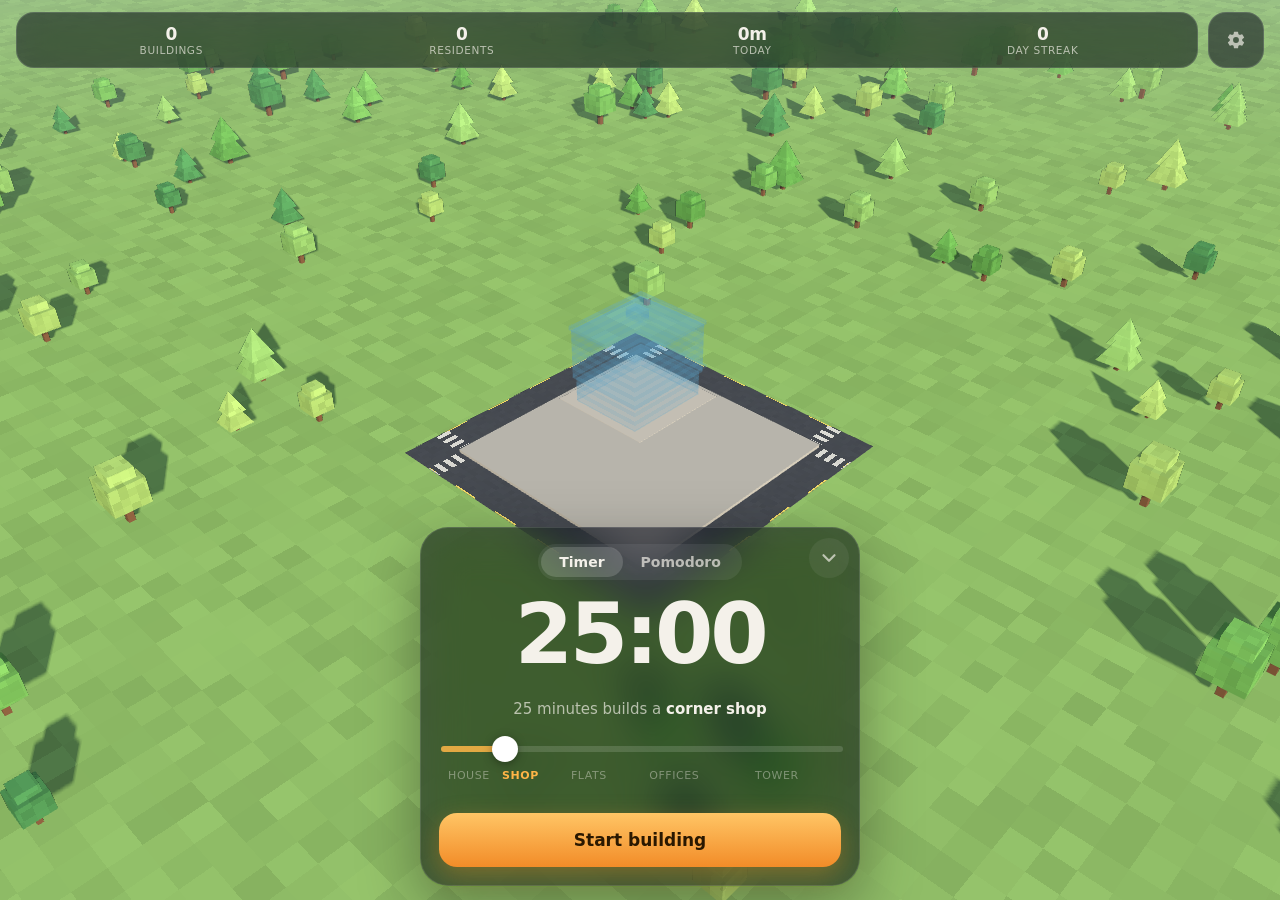
==== commit 754b35a0: "feat: name your city An editable name tops the city card in settings; once set it hangs under the st" ====
--- a/web/index.html
+++ b/web/index.html
@@ -25,6 +25,7 @@
       <div class="stat"><span class="value" id="stat-today">0m</span><span class="label">today</span></div>
       <div class="stat"><span class="value" id="stat-streak">0</span><span class="label">day streak</span></div>
     </div>
+    <p class="city-title" id="city-title" hidden><span id="city-title-text"></span></p>
     <button class="icon-button" id="open-settings" aria-label="Settings">
       <svg viewBox="0 0 24 24" width="20" height="20" aria-hidden="true"><path fill="currentColor" d="M12 15.5a3.5 3.5 0 1 1 0-7 3.5 3.5 0 0 1 0 7Zm7.43-2.53c.04-.32.07-.64.07-.97s-.03-.66-.07-1l2.11-1.63a.5.5 0 0 0 .12-.64l-2-3.46a.5.5 0 0 0-.61-.22l-2.49 1a7.3 7.3 0 0 0-1.69-.98l-.38-2.65A.49.49 0 0 0 14 2h-4a.49.49 0 0 0-.49.42l-.38 2.65c-.61.25-1.17.59-1.69.98l-2.49-1a.5.5 0 0 0-.61.22l-2 3.46a.49.49 0 0 0 .12.64L4.57 11c-.04.34-.07.67-.07 1s.03.65.07.97l-2.11 1.66a.49.49 0 0 0-.12.64l2 3.46c.12.22.39.3.61.22l2.49-1.01c.52.4 1.08.74 1.69.99l.38 2.65c.03.24.24.42.49.42h4c.25 0 .46-.18.49-.42l.38-2.65a7.3 7.3 0 0 0 1.69-.99l2.49 1.01c.22.08.49 0 .61-.22l2-3.46a.5.5 0 0 0-.12-.64l-2.11-1.66Z"/></svg>
     </button>
@@ -122,10 +123,16 @@
       </header>
 
       <section class="city-card" aria-label="Your city">
-        <div><span class="value" id="total-focus">0h</span><span class="label">focused</span></div>
-        <div><span class="value" id="total-sessions">0</span><span class="label">sessions</span></div>
-        <div><span class="value" id="total-parks">0</span><span class="label">parks</span></div>
-        <div><span class="value" id="total-ruins">0</span><span class="label">ruins</span></div>
+        <label class="city-name">
+          <input id="city-name" type="text" maxlength="40" placeholder="Name your city" aria-label="City name" autocomplete="off" autocapitalize="words" spellcheck="false" enterkeyhint="done">
+          <svg viewBox="0 0 24 24" width="16" height="16" aria-hidden="true"><path fill="none" stroke="currentColor" stroke-width="2" stroke-linecap="round" stroke-linejoin="round" d="M4 20h4L19 9a2.8 2.8 0 0 0-4-4L4 16v4Zm9.5-13.5 4 4"/></svg>
+        </label>
+        <div class="totals">
+          <div><span class="value" id="total-focus">0h</span><span class="label">focused</span></div>
+          <div><span class="value" id="total-sessions">0</span><span class="label">sessions</span></div>
+          <div><span class="value" id="total-parks">0</span><span class="label">parks</span></div>
+          <div><span class="value" id="total-ruins">0</span><span class="label">ruins</span></div>
+        </div>
       </section>
 
       <h3 class="group-title">Focus</h3>
--- a/web/style.css
+++ b/web/style.css
@@ -112,6 +112,35 @@
   text-transform: uppercase;
   letter-spacing: 0.06em;
   white-space: nowrap;
+}
+
+/* The city's name, when it has one, hung under the stats. */
+.city-title {
+  position: absolute;
+  top: calc(100% + 6px);
+  left: 16px;
+  right: calc(16px + var(--hud-height) + 10px);
+  display: flex;
+  justify-content: center;
+  margin: 0;
+}
+.city-title[hidden] {
+  display: none;
+}
+.city-title span {
+  max-width: 100%;
+  overflow: hidden;
+  padding: 3px 12px;
+  border-radius: 999px;
+  background: var(--glass);
+  backdrop-filter: blur(18px);
+  -webkit-backdrop-filter: blur(18px);
+  border: 1px solid var(--line);
+  font-size: 12.5px;
+  font-weight: 700;
+  letter-spacing: 0.02em;
+  white-space: nowrap;
+  text-overflow: ellipsis;
 }
 
 .icon-button {
@@ -624,6 +653,10 @@
   pointer-events: none;
   transition: opacity 0.25s, transform 0.25s;
 }
+/* Below the city's name, when one hangs under the stats. */
+body.named .inspect {
+  top: calc(env(safe-area-inset-top) + 96px);
+}
 
 .inspect.show {
   opacity: 1;
@@ -783,9 +816,7 @@
 
 /* What the city has come to, in four numbers. */
 .city-card {
-  display: grid;
-  grid-template-columns: repeat(4, minmax(0, 1fr));
-  padding: 14px 6px;
+  padding: 6px 6px 14px;
   border-radius: 20px;
   background:
     radial-gradient(120% 140% at 0% 0%, rgba(255, 181, 71, 0.22), transparent 60%),
@@ -794,12 +825,48 @@
   text-align: center;
 }
 
-.city-card div {
+.city-card .totals {
+  display: grid;
+  grid-template-columns: repeat(4, minmax(0, 1fr));
+}
+.city-card .totals div {
   display: flex;
   flex-direction: column;
   min-width: 0;
 }
 
+.city-name {
+  display: flex;
+  align-items: center;
+  gap: 8px;
+  margin: 0 8px 10px;
+  padding: 6px 2px;
+  border-bottom: 1px solid rgba(255, 181, 71, 0.18);
+  color: var(--ink-faint);
+  cursor: text;
+}
+.city-name input {
+  flex: 1;
+  min-width: 0;
+  padding: 0;
+  border: 0;
+  background: none;
+  color: var(--ink);
+  font: inherit;
+  font-size: 19px;
+  font-weight: 700;
+  letter-spacing: -0.01em;
+  text-align: left;
+  outline: none;
+}
+.city-name input::placeholder {
+  color: var(--ink-faint);
+  font-weight: 600;
+}
+.city-name:focus-within {
+  border-bottom-color: var(--amber);
+  color: var(--amber);
+}
 .city-card .value {
   font-size: 20px;
   font-weight: 700;
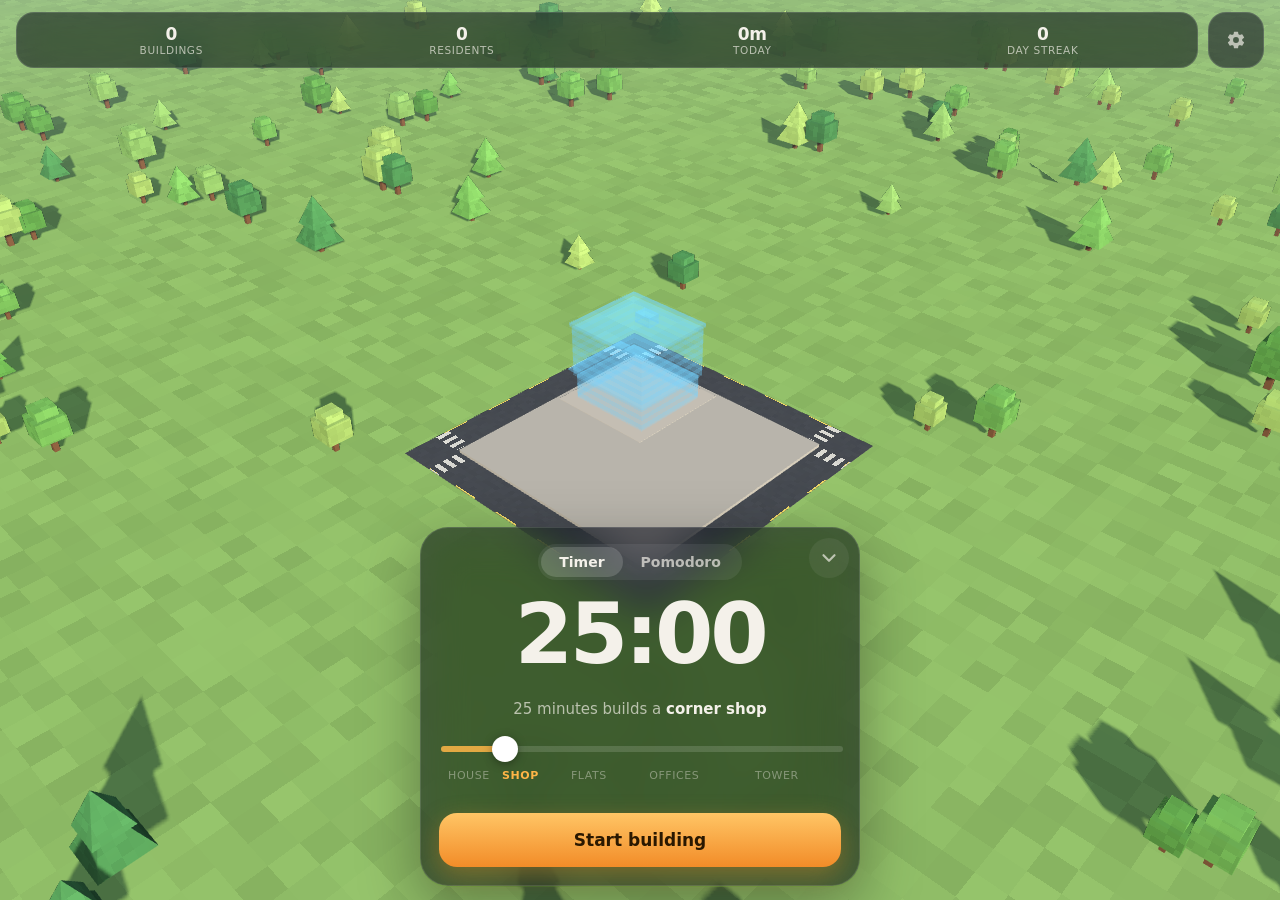
==== commit af978eec: "feat(web): type the countdown's length into its clock Tapped while idle in Timer mode, the clock tak" ====
--- a/web/index.html
+++ b/web/index.html
@@ -41,6 +41,7 @@
     </div>
 
     <div class="clock" id="clock">25:00</div>
+    <input class="clock clock-edit" id="clock-edit" type="number" inputmode="numeric" min="1" max="180" step="1" enterkeyhint="done" aria-label="Focus minutes" hidden>
     <div class="progress" aria-hidden="true"><div class="bar" id="bar"></div></div>
     <p class="caption" id="caption">Builds a corner shop</p>
 
--- a/web/style.css
+++ b/web/style.css
@@ -221,6 +221,48 @@
 
 body.break .clock {
   color: var(--ghost);
+}
+
+/* Idle in the countdown, the clock is a field: tapped, it takes minutes,
+   looking just as it did. */
+.clock.editable {
+  cursor: text;
+  -webkit-tap-highlight-color: transparent;
+}
+
+.clock-edit {
+  display: block;
+  width: 100%;
+  padding: 0;
+  border: 0;
+  background: transparent;
+  color: inherit;
+  font: inherit;
+  font-size: clamp(64px, 20vw, 84px);
+  font-weight: 700;
+  font-variant-numeric: tabular-nums;
+  letter-spacing: -0.04em;
+  line-height: 1;
+  text-align: center;
+  caret-color: var(--amber);
+  -moz-appearance: textfield;
+  appearance: textfield;
+  -webkit-user-select: text;
+  user-select: text;
+}
+
+.clock-edit[hidden] {
+  display: none;
+}
+
+.clock-edit::-webkit-inner-spin-button,
+.clock-edit::-webkit-outer-spin-button {
+  -webkit-appearance: none;
+  margin: 0;
+}
+
+.clock-edit:focus {
+  outline: none;
 }
 
 .progress {
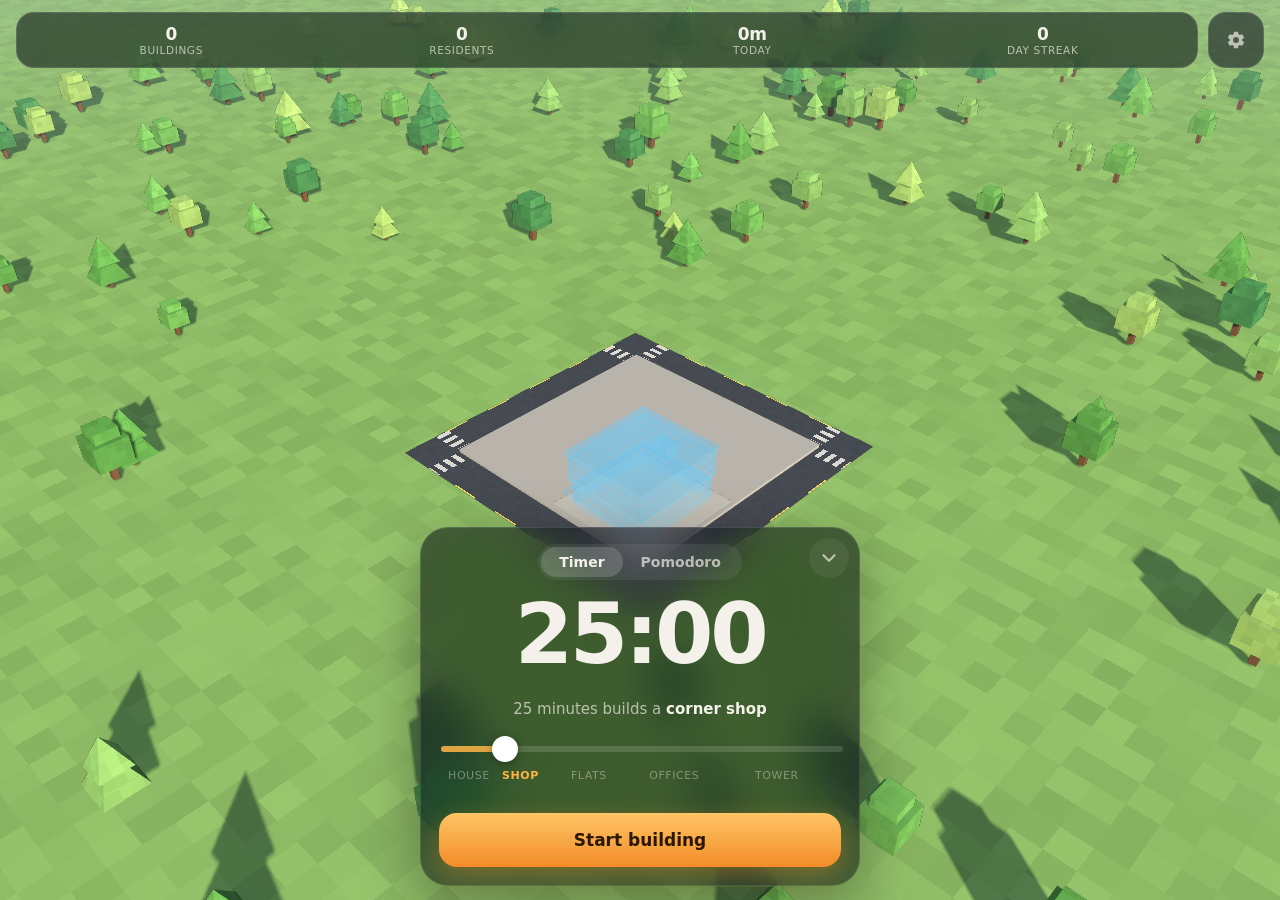
==== commit 984e2b13: "feat(web): Eco caps the pixels the city is drawn at A setting under Sky: Full, 1080p or 720p. It cap" ====
--- a/web/index.html
+++ b/web/index.html
@@ -170,6 +170,14 @@
       </div>
       <p class="group-note" id="sky-note"></p>
 
+      <h3 class="group-title">Eco</h3>
+      <div class="segmented" id="eco" role="radiogroup" aria-label="Eco">
+        <button type="button" data-eco="off">Full</button>
+        <button type="button" data-eco="1080">1080p</button>
+        <button type="button" data-eco="720">720p</button>
+      </div>
+      <p class="group-note" id="eco-note"></p>
+
       <h3 class="group-title">Recent</h3>
       <ol class="group history" id="history"></ol>
 
